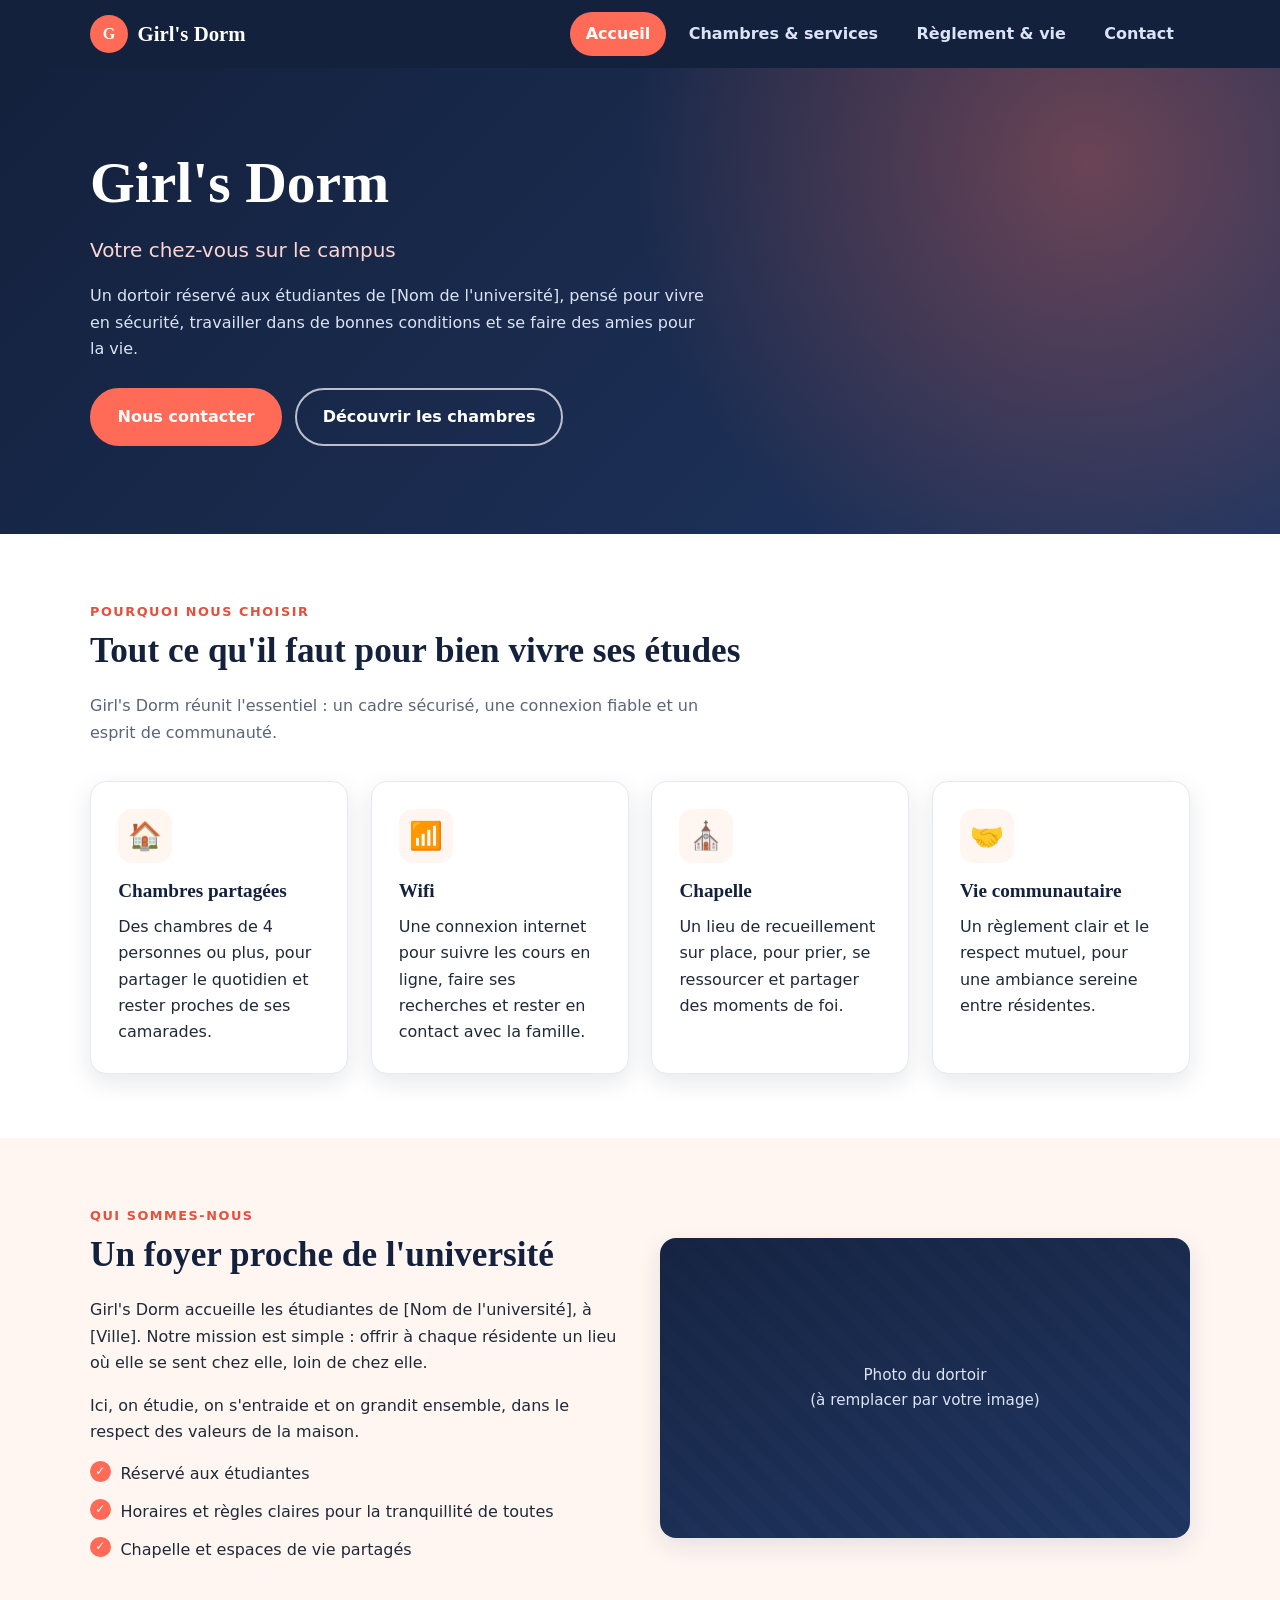
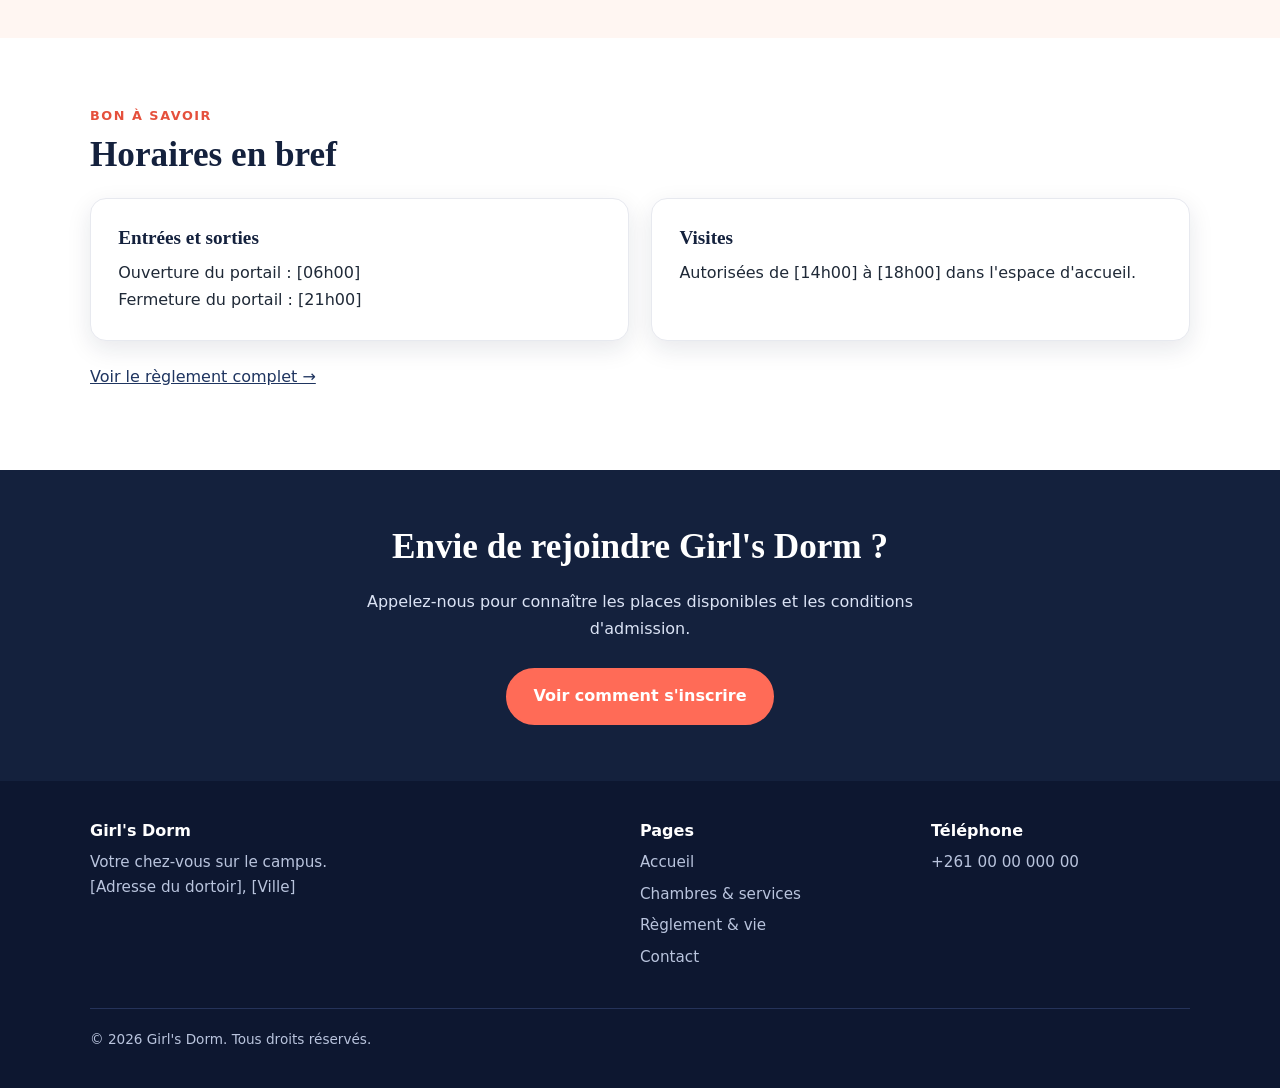
==== index.html @ 2c2ca1b3 "page" ====
<!DOCTYPE html>
<html lang="fr">
<head>
  <meta charset="UTF-8">
  <meta name="viewport" content="width=device-width, initial-scale=1">
  <title>Girl's Dorm | Votre chez-vous sur le campus</title>
  <meta name="description" content="Girl's Dorm, le dortoir de jeunes filles du campus : un cadre sûr, calme et convivial pour étudier et s'épanouir.">
  <link rel="stylesheet" href="style.css">
</head>
<body>

  <header class="entete">
    <div class="conteneur">
      <a class="logo" href="index.html" aria-label="Girl's Dorm, accueil">
        <span class="logo-pastille">G</span>
        Girl's Dorm
      </a>

      <input type="checkbox" id="menu-case" aria-label="Ouvrir le menu">
      <label class="menu-bouton" for="menu-case" aria-hidden="true"><span></span></label>

      <nav class="nav" aria-label="Navigation principale">
        <ul>
          <li><a href="index.html" aria-current="page">Accueil</a></li>
          <li><a href="chambres.html">Chambres &amp; services</a></li>
          <li><a href="reglement.html">Règlement &amp; vie</a></li>
          <li><a href="contact.html">Contact</a></li>
        </ul>
      </nav>
    </div>
  </header>

  <main>
    <section class="hero">
      <div class="conteneur">
        <h1>Girl's Dorm</h1>
        <p class="slogan">Votre chez-vous sur le campus</p>
        <p>Un dortoir réservé aux étudiantes de [Nom de l'université], pensé pour vivre en sécurité, travailler dans de bonnes conditions et se faire des amies pour la vie.</p>
        <div class="boutons">
          <a class="bouton" href="contact.html">Nous contacter</a>
          <a class="bouton bouton-contour" href="chambres.html">Découvrir les chambres</a>
        </div>
      </div>
    </section>

    <section class="section">
      <div class="conteneur">
        <span class="surtitre">Pourquoi nous choisir</span>
        <h2>Tout ce qu'il faut pour bien vivre ses études</h2>
        <p class="section-intro">Girl's Dorm réunit l'essentiel : un cadre sécurisé, une connexion fiable et un esprit de communauté.</p>

        <div class="grille">
          <article class="carte">
            <div class="icone" aria-hidden="true">🏠</div>
            <h3>Chambres partagées</h3>
            <p>Des chambres de 4 personnes ou plus, pour partager le quotidien et rester proches de ses camarades.</p>
          </article>
          <article class="carte">
            <div class="icone" aria-hidden="true">📶</div>
            <h3>Wifi</h3>
            <p>Une connexion internet pour suivre les cours en ligne, faire ses recherches et rester en contact avec la famille.</p>
          </article>
          <article class="carte">
            <div class="icone" aria-hidden="true">⛪</div>
            <h3>Chapelle</h3>
            <p>Un lieu de recueillement sur place, pour prier, se ressourcer et partager des moments de foi.</p>
          </article>
          <article class="carte">
            <div class="icone" aria-hidden="true">🤝</div>
            <h3>Vie communautaire</h3>
            <p>Un règlement clair et le respect mutuel, pour une ambiance sereine entre résidentes.</p>
          </article>
        </div>
      </div>
    </section>

    <section class="section section-creme">
      <div class="conteneur deux-colonnes">
        <div>
          <span class="surtitre">Qui sommes-nous</span>
          <h2>Un foyer proche de l'université</h2>
          <p>Girl's Dorm accueille les étudiantes de [Nom de l'université], à [Ville]. Notre mission est simple : offrir à chaque résidente un lieu où elle se sent chez elle, loin de chez elle.</p>
          <p>Ici, on étudie, on s'entraide et on grandit ensemble, dans le respect des valeurs de la maison.</p>
          <ul class="liste-coches">
            <li>Réservé aux étudiantes</li>
            <li>Horaires et règles claires pour la tranquillité de toutes</li>
            <li>Chapelle et espaces de vie partagés</li>
          </ul>
        </div>
        <div class="photo" role="img" aria-label="Emplacement de la photo du dortoir">
          <span>Photo du dortoir<br>(à remplacer par votre image)</span>
        </div>
      </div>
    </section>

    <section class="section">
      <div class="conteneur">
        <span class="surtitre">Bon à savoir</span>
        <h2>Horaires en bref</h2>
        <div class="grille">
          <article class="carte">
            <h3>Entrées et sorties</h3>
            <p>Ouverture du portail : [06h00]<br>Fermeture du portail : [21h00]</p>
          </article>
          <article class="carte">
            <h3>Visites</h3>
            <p>Autorisées de [14h00] à [18h00] dans l'espace d'accueil.</p>
          </article>
        </div>
        <p style="margin-top:1.4rem"><a href="reglement.html">Voir le règlement complet →</a></p>
      </div>
    </section>

    <section class="bandeau-appel">
      <div class="conteneur">
        <h2>Envie de rejoindre Girl's Dorm ?</h2>
        <p>Appelez-nous pour connaître les places disponibles et les conditions d'admission.</p>
        <div class="boutons">
          <a class="bouton" href="contact.html">Voir comment s'inscrire</a>
        </div>
      </div>
    </section>
  </main>

  <footer class="pied">
    <div class="conteneur">
      <div>
        <h3>Girl's Dorm</h3>
        <p>Votre chez-vous sur le campus.<br>[Adresse du dortoir], [Ville]</p>
      </div>
      <div>
        <h3>Pages</h3>
        <ul>
          <li><a href="index.html">Accueil</a></li>
          <li><a href="chambres.html">Chambres &amp; services</a></li>
          <li><a href="reglement.html">Règlement &amp; vie</a></li>
          <li><a href="contact.html">Contact</a></li>
        </ul>
      </div>
      <div>
        <h3>Téléphone</h3>
        <p><a href="tel:+261000000000">+261 00 00 000 00</a></p>
      </div>
      <p class="copyright">© 2026 Girl's Dorm. Tous droits réservés.</p>
    </div>
  </footer>

</body>
</html>
---- style.css ----
/* ==========================================================
   Girl's Dorm - feuille de style unique
   Palette : bleu nuit + corail. Aucun JavaScript.
   ========================================================== */

:root {
  --nuit: #14213d;
  --nuit-2: #1f3560;
  --corail: #ff6b57;
  --corail-fonce: #e5503c;
  --creme: #fff6f2;
  --blanc: #ffffff;
  --texte: #1f2937;
  --gris: #5b6577;
  --bordure: #e7e9ef;
  --rayon: 16px;
  --ombre: 0 8px 24px rgba(20, 33, 61, 0.1);
  --largeur: 1100px;
}

*,
*::before,
*::after {
  box-sizing: border-box;
}

html {
  scroll-behavior: smooth;
}

body {
  margin: 0;
  font-family: "Segoe UI", system-ui, -apple-system, Roboto, Arial, sans-serif;
  color: var(--texte);
  background: var(--blanc);
  line-height: 1.65;
}

img {
  max-width: 100%;
  display: block;
}

a {
  color: var(--nuit-2);
}

h1,
h2,
h3 {
  font-family: Georgia, "Times New Roman", serif;
  color: var(--nuit);
  line-height: 1.2;
  margin: 0 0 0.6em;
}

h1 { font-size: clamp(2.2rem, 6vw, 3.6rem); }
h2 { font-size: clamp(1.6rem, 4vw, 2.2rem); }
h3 { font-size: 1.2rem; }

p { margin: 0 0 1em; }

.conteneur {
  width: min(100% - 2rem, var(--largeur));
  margin-inline: auto;
}

/* ---------- En-tête et navigation (sans JS) ---------- */

.entete {
  background: var(--nuit);
  position: sticky;
  top: 0;
  z-index: 50;
}

.entete .conteneur {
  display: flex;
  align-items: center;
  justify-content: space-between;
  min-height: 68px;
}

.logo {
  display: flex;
  align-items: center;
  gap: 0.6rem;
  color: var(--blanc);
  text-decoration: none;
  font-family: Georgia, serif;
  font-size: 1.3rem;
  font-weight: bold;
}

.logo-pastille {
  display: grid;
  place-items: center;
  width: 38px;
  height: 38px;
  border-radius: 50%;
  background: var(--corail);
  color: var(--blanc);
  font-size: 1rem;
}

#menu-case {
  position: absolute;
  opacity: 0;
  pointer-events: none;
}

.menu-bouton {
  display: none;
  cursor: pointer;
  padding: 0.5rem;
}

.menu-bouton span,
.menu-bouton span::before,
.menu-bouton span::after {
  display: block;
  width: 26px;
  height: 3px;
  background: var(--blanc);
  border-radius: 2px;
  content: "";
  position: relative;
  transition: transform 0.2s, background 0.2s;
}

.menu-bouton span::before { position: absolute; top: -8px; }
.menu-bouton span::after { position: absolute; top: 8px; }

.nav ul {
  list-style: none;
  display: flex;
  gap: 0.4rem;
  margin: 0;
  padding: 0;
}

.nav a {
  display: block;
  padding: 0.55rem 1rem;
  color: #dbe3f5;
  text-decoration: none;
  border-radius: 999px;
  font-weight: 600;
  transition: background 0.2s, color 0.2s;
}

.nav a:hover,
.nav a:focus-visible {
  background: var(--nuit-2);
  color: var(--blanc);
}

.nav a[aria-current="page"] {
  background: var(--corail);
  color: var(--blanc);
}

/* ---------- Boutons ---------- */

.bouton {
  display: inline-block;
  padding: 0.85rem 1.6rem;
  border-radius: 999px;
  background: var(--corail);
  color: var(--blanc);
  font-weight: 700;
  text-decoration: none;
  border: 2px solid var(--corail);
  transition: background 0.2s, transform 0.2s;
}

.bouton:hover,
.bouton:focus-visible {
  background: var(--corail-fonce);
  border-color: var(--corail-fonce);
  transform: translateY(-2px);
}

.bouton-contour {
  background: transparent;
  color: var(--blanc);
  border-color: rgba(255, 255, 255, 0.7);
}

.bouton-contour:hover,
.bouton-contour:focus-visible {
  background: var(--blanc);
  border-color: var(--blanc);
  color: var(--nuit);
}

.boutons {
  display: flex;
  flex-wrap: wrap;
  gap: 0.8rem;
  margin-top: 1.6rem;
}

/* ---------- Bandeau d'en-tête de page ---------- */

.hero {
  background:
    radial-gradient(circle at 85% 20%, rgba(255, 107, 87, 0.35), transparent 40%),
    linear-gradient(135deg, var(--nuit) 0%, var(--nuit-2) 100%);
  color: var(--blanc);
  padding: 5rem 0 5.5rem;
}

.hero h1 { color: var(--blanc); margin-bottom: 0.3em; }

.hero .slogan {
  font-size: 1.25rem;
  color: #ffd6cf;
  margin-bottom: 1rem;
}

.hero p { max-width: 620px; color: #dbe3f5; }

.titre-page {
  background: linear-gradient(135deg, var(--nuit) 0%, var(--nuit-2) 100%);
  color: var(--blanc);
  padding: 3.2rem 0;
}

.titre-page h1 { color: var(--blanc); font-size: clamp(1.9rem, 5vw, 2.8rem); margin-bottom: 0.2em; }
.titre-page p { margin: 0; color: #dbe3f5; max-width: 640px; }

/* ---------- Sections ---------- */

.section { padding: 4rem 0; }
.section-creme { background: var(--creme); }

.section-intro {
  max-width: 640px;
  margin-bottom: 2.2rem;
  color: var(--gris);
}

.surtitre {
  display: inline-block;
  text-transform: uppercase;
  letter-spacing: 0.12em;
  font-size: 0.8rem;
  font-weight: 700;
  color: var(--corail-fonce);
  margin-bottom: 0.5rem;
}

.grille {
  display: grid;
  gap: 1.4rem;
  grid-template-columns: repeat(auto-fit, minmax(230px, 1fr));
}

.carte {
  background: var(--blanc);
  border: 1px solid var(--bordure);
  border-radius: var(--rayon);
  padding: 1.7rem;
  box-shadow: var(--ombre);
}

.carte p:last-child { margin-bottom: 0; }

.icone {
  display: grid;
  place-items: center;
  width: 54px;
  height: 54px;
  margin-bottom: 1rem;
  border-radius: 14px;
  background: var(--creme);
  font-size: 1.7rem;
}

.deux-colonnes {
  display: grid;
  gap: 2.5rem;
  grid-template-columns: 1fr 1fr;
  align-items: center;
}

/* Emplacement photo : remplacer par <img src="photos/xxx.jpg" alt="..."> */
.photo {
  min-height: 300px;
  border-radius: var(--rayon);
  background:
    linear-gradient(160deg, rgba(20, 33, 61, 0.88), rgba(31, 53, 96, 0.75)),
    repeating-linear-gradient(45deg, #2b3f6b 0 12px, #1f3560 12px 24px);
  display: grid;
  place-items: center;
  text-align: center;
  color: #dbe3f5;
  padding: 1.5rem;
  box-shadow: var(--ombre);
}

.photo span { font-size: 0.95rem; }

img.photo {
  display: block;
  width: 100%;
  object-fit: cover;
  padding: 0;
}

/* ---------- Listes ---------- */

.liste-coches {
  list-style: none;
  margin: 0;
  padding: 0;
}

.liste-coches li {
  position: relative;
  padding-left: 1.9rem;
  margin-bottom: 0.7rem;
}

.liste-coches li::before {
  content: "\2713";
  position: absolute;
  left: 0;
  top: 0;
  width: 1.3rem;
  height: 1.3rem;
  display: grid;
  place-items: center;
  border-radius: 50%;
  background: var(--corail);
  color: var(--blanc);
  font-size: 0.75rem;
  font-weight: bold;
}

.etapes {
  list-style: none;
  counter-reset: etape;
  margin: 0;
  padding: 0;
}

.etapes li {
  counter-increment: etape;
  position: relative;
  padding: 0 0 1.4rem 3.4rem;
}

.etapes li::before {
  content: counter(etape);
  position: absolute;
  left: 0;
  top: 0;
  width: 2.3rem;
  height: 2.3rem;
  display: grid;
  place-items: center;
  border-radius: 50%;
  background: var(--nuit);
  color: var(--blanc);
  font-weight: bold;
}

/* ---------- Tableaux ---------- */

.tableau-conteneur {
  overflow-x: auto;
  border-radius: var(--rayon);
  box-shadow: var(--ombre);
  border: 1px solid var(--bordure);
}

table {
  width: 100%;
  border-collapse: collapse;
  background: var(--blanc);
  min-width: 480px;
}

th,
td {
  padding: 1rem 1.2rem;
  text-align: left;
  border-bottom: 1px solid var(--bordure);
}

th {
  background: var(--nuit);
  color: var(--blanc);
  font-weight: 600;
}

tr:last-child td { border-bottom: none; }
tbody tr:nth-child(even) { background: var(--creme); }

/* ---------- Encadrés ---------- */

.encadre {
  border-left: 5px solid var(--corail);
  background: var(--creme);
  border-radius: 0 var(--rayon) var(--rayon) 0;
  padding: 1.2rem 1.5rem;
  margin: 1.6rem 0;
}

.encadre p:last-child { margin-bottom: 0; }

.bandeau-appel {
  background: var(--nuit);
  color: var(--blanc);
  text-align: center;
  padding: 3.5rem 0;
}

.bandeau-appel h2 { color: var(--blanc); }
.bandeau-appel p { color: #dbe3f5; max-width: 560px; margin-inline: auto; }
.bandeau-appel .boutons { justify-content: center; }

.telephone-grand {
  display: inline-block;
  font-family: Georgia, serif;
  font-size: clamp(1.6rem, 5vw, 2.4rem);
  font-weight: bold;
  color: var(--corail-fonce);
  text-decoration: none;
}

.telephone-grand:hover { text-decoration: underline; }

/* ---------- Pied de page ---------- */

.pied {
  background: #0d1730;
  color: #b9c4dd;
  padding: 2.5rem 0 1.5rem;
  font-size: 0.95rem;
}

.pied .conteneur {
  display: grid;
  gap: 2rem;
  grid-template-columns: 2fr 1fr 1fr;
}

.pied h3 {
  color: var(--blanc);
  font-size: 1rem;
  font-family: "Segoe UI", system-ui, sans-serif;
}

.pied ul { list-style: none; margin: 0; padding: 0; }
.pied li { margin-bottom: 0.4rem; }
.pied a { color: #b9c4dd; text-decoration: none; }
.pied a:hover { color: var(--corail); }

.pied .copyright {
  grid-column: 1 / -1;
  border-top: 1px solid #25335a;
  padding-top: 1.2rem;
  font-size: 0.85rem;
}

/* ---------- Accessibilité ---------- */

a:focus-visible,
label:focus-visible,
#menu-case:focus-visible + .menu-bouton {
  outline: 3px solid var(--corail);
  outline-offset: 3px;
}

@media (prefers-reduced-motion: reduce) {
  * { transition: none !important; scroll-behavior: auto !important; }
}

/* ---------- Adaptatif : tablette et mobile ---------- */

@media (max-width: 820px) {
  .menu-bouton { display: block; }

  .nav {
    position: absolute;
    top: 68px;
    left: 0;
    right: 0;
    background: var(--nuit);
    max-height: 0;
    overflow: hidden;
    transition: max-height 0.3s ease;
    border-top: 1px solid transparent;
  }

  .nav ul {
    flex-direction: column;
    padding: 0.5rem 1rem 1.2rem;
  }

  .nav a { padding: 0.9rem 1rem; border-radius: 10px; }

  #menu-case:checked ~ .nav {
    max-height: 420px;
    border-top-color: #25335a;
  }

  #menu-case:checked ~ .menu-bouton span { background: transparent; }
  #menu-case:checked ~ .menu-bouton span::before { top: 0; transform: rotate(45deg); background: var(--blanc); }
  #menu-case:checked ~ .menu-bouton span::after { top: 0; transform: rotate(-45deg); background: var(--blanc); }

  .deux-colonnes { grid-template-columns: 1fr; }
  .pied .conteneur { grid-template-columns: 1fr; }
  .hero { padding: 3.5rem 0 4rem; }
  .section { padding: 3rem 0; }
}
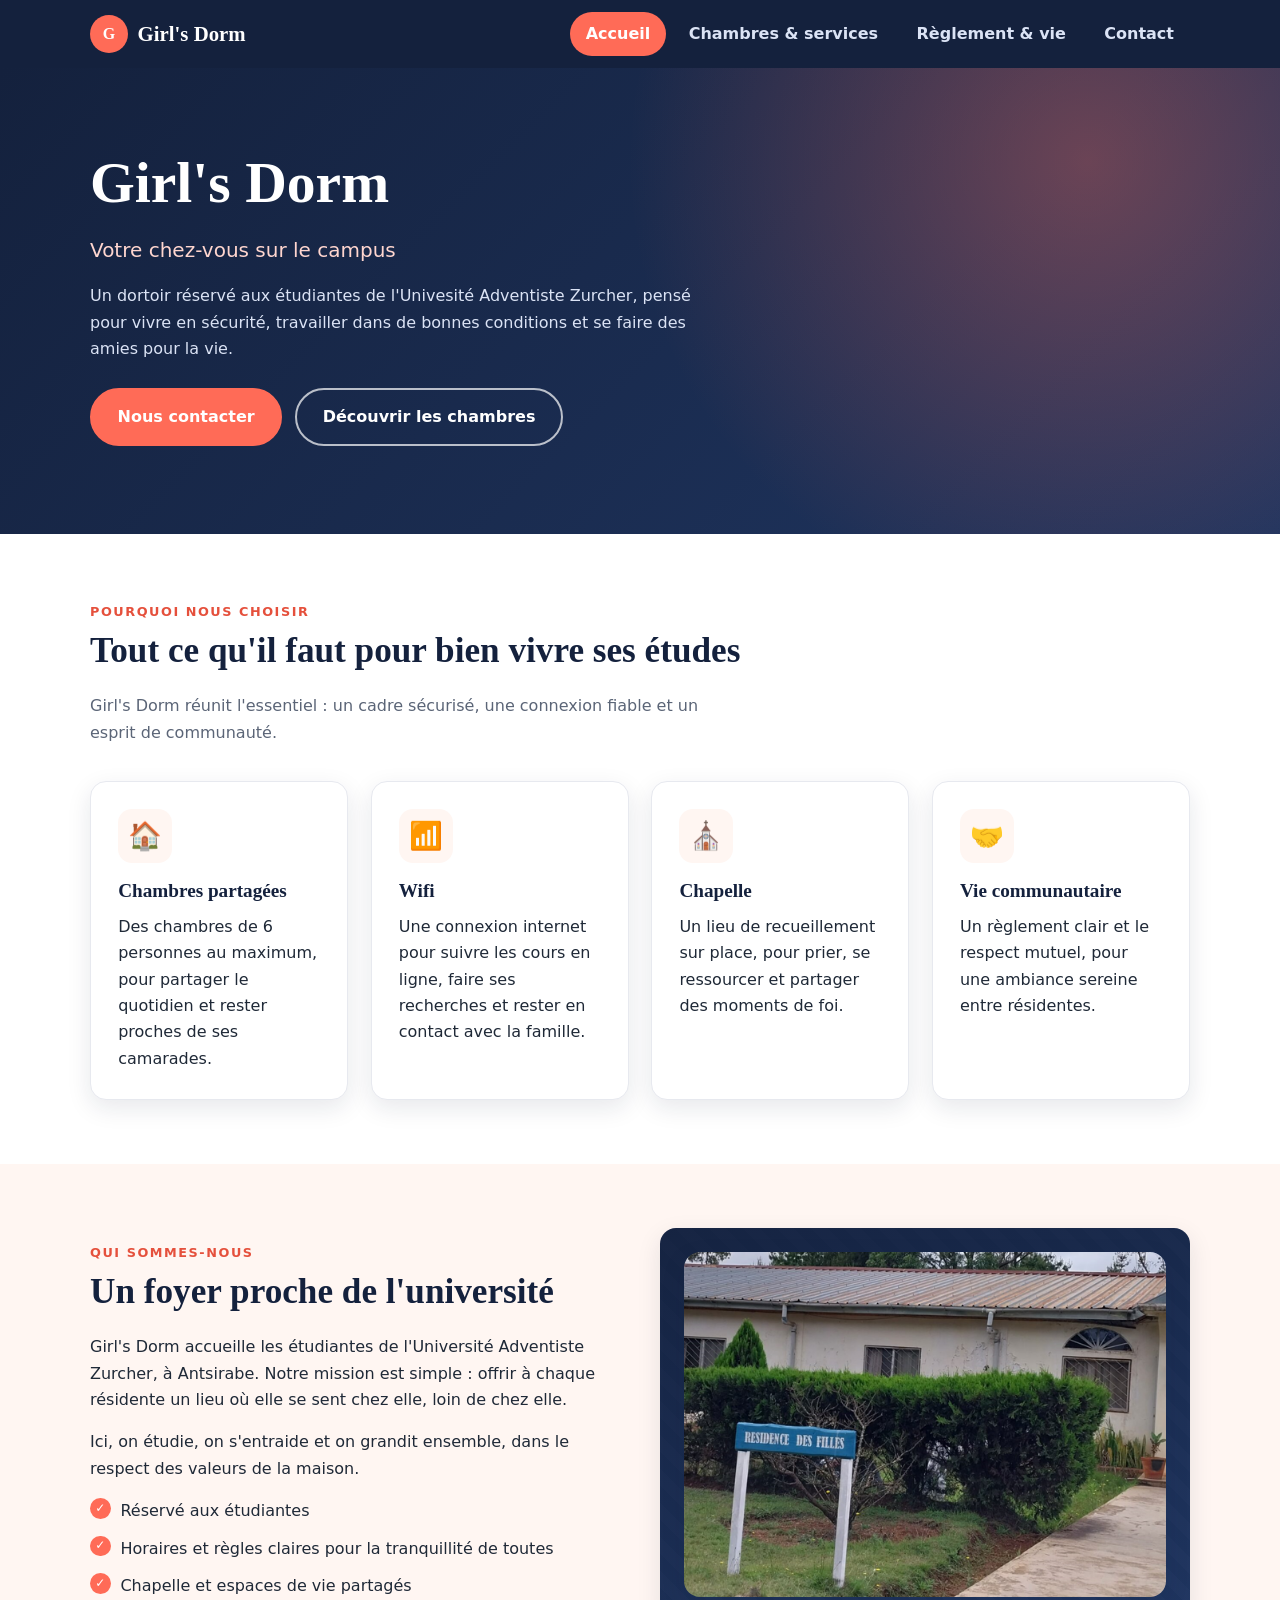
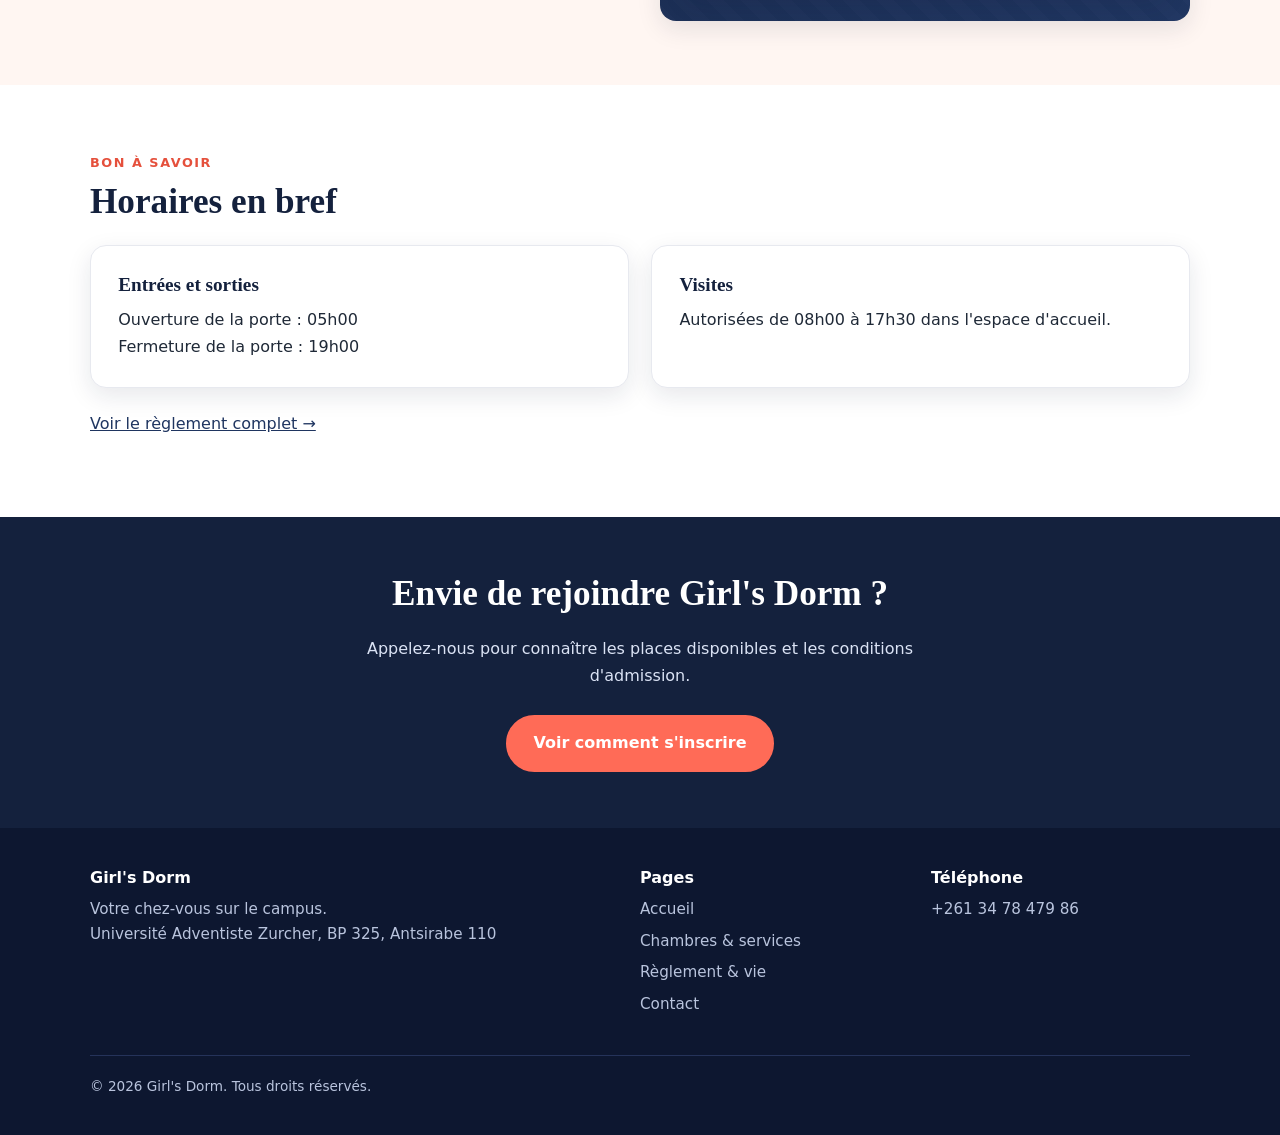
==== commit 8eeb3b07: "first" ====
--- a/index.html
+++ b/index.html
@@ -35,7 +35,7 @@
       <div class="conteneur">
         <h1>Girl's Dorm</h1>
         <p class="slogan">Votre chez-vous sur le campus</p>
-        <p>Un dortoir réservé aux étudiantes de [Nom de l'université], pensé pour vivre en sécurité, travailler dans de bonnes conditions et se faire des amies pour la vie.</p>
+        <p>Un dortoir réservé aux étudiantes de l'Univesité Adventiste Zurcher, pensé pour vivre en sécurité, travailler dans de bonnes conditions et se faire des amies pour la vie.</p>
         <div class="boutons">
           <a class="bouton" href="contact.html">Nous contacter</a>
           <a class="bouton bouton-contour" href="chambres.html">Découvrir les chambres</a>
@@ -53,7 +53,7 @@
           <article class="carte">
             <div class="icone" aria-hidden="true">🏠</div>
             <h3>Chambres partagées</h3>
-            <p>Des chambres de 4 personnes ou plus, pour partager le quotidien et rester proches de ses camarades.</p>
+            <p>Des chambres de 6 personnes au maximum, pour partager le quotidien et rester proches de ses camarades.</p>
           </article>
           <article class="carte">
             <div class="icone" aria-hidden="true">📶</div>
@@ -79,7 +79,7 @@
         <div>
           <span class="surtitre">Qui sommes-nous</span>
           <h2>Un foyer proche de l'université</h2>
-          <p>Girl's Dorm accueille les étudiantes de [Nom de l'université], à [Ville]. Notre mission est simple : offrir à chaque résidente un lieu où elle se sent chez elle, loin de chez elle.</p>
+          <p>Girl's Dorm accueille les étudiantes de l'Université Adventiste Zurcher, à Antsirabe. Notre mission est simple : offrir à chaque résidente un lieu où elle se sent chez elle, loin de chez elle.</p>
           <p>Ici, on étudie, on s'entraide et on grandit ensemble, dans le respect des valeurs de la maison.</p>
           <ul class="liste-coches">
             <li>Réservé aux étudiantes</li>
@@ -88,7 +88,7 @@
           </ul>
         </div>
         <div class="photo" role="img" aria-label="Emplacement de la photo du dortoir">
-          <span>Photo du dortoir<br>(à remplacer par votre image)</span>
+          <img class="photo photo-accueil" src="image\residence des filles.jpg" alt="Girl's Dorm">
         </div>
       </div>
     </section>
@@ -100,11 +100,11 @@
         <div class="grille">
           <article class="carte">
             <h3>Entrées et sorties</h3>
-            <p>Ouverture du portail : [06h00]<br>Fermeture du portail : [21h00]</p>
+            <p>Ouverture de la porte : 05h00<br>Fermeture de la porte : 19h00</p>
           </article>
           <article class="carte">
             <h3>Visites</h3>
-            <p>Autorisées de [14h00] à [18h00] dans l'espace d'accueil.</p>
+            <p>Autorisées de 08h00 à 17h30 dans l'espace d'accueil.</p>
           </article>
         </div>
         <p style="margin-top:1.4rem"><a href="reglement.html">Voir le règlement complet →</a></p>
@@ -126,7 +126,7 @@
     <div class="conteneur">
       <div>
         <h3>Girl's Dorm</h3>
-        <p>Votre chez-vous sur le campus.<br>[Adresse du dortoir], [Ville]</p>
+        <p>Votre chez-vous sur le campus.<br>Université Adventiste Zurcher, BP 325, Antsirabe 110</p>
       </div>
       <div>
         <h3>Pages</h3>
@@ -139,7 +139,7 @@
       </div>
       <div>
         <h3>Téléphone</h3>
-        <p><a href="tel:+261000000000">+261 00 00 000 00</a></p>
+        <p><a href="tel:+261000000000">+261 34 78 479 86</a></p>
       </div>
       <p class="copyright">© 2026 Girl's Dorm. Tous droits réservés.</p>
     </div>
--- a/style.css
+++ b/style.css
@@ -1,8 +1,3 @@
-/* ==========================================================
-   Girl's Dorm - feuille de style unique
-   Palette : bleu nuit + corail. Aucun JavaScript.
-   ========================================================== */
-
 :root {
   --nuit: #14213d;
   --nuit-2: #1f3560;
@@ -285,6 +280,7 @@
   align-items: center;
 }
 
+
 /* Emplacement photo : remplacer par <img src="photos/xxx.jpg" alt="..."> */
 .photo {
   min-height: 300px;
@@ -307,6 +303,9 @@
   width: 100%;
   object-fit: cover;
   padding: 0;
+}
+.photo-accueil {
+  min-height: 300px;
 }
 
 /* ---------- Listes ---------- */
@@ -517,3 +516,4 @@
   .hero { padding: 3.5rem 0 4rem; }
   .section { padding: 3rem 0; }
 }
+
